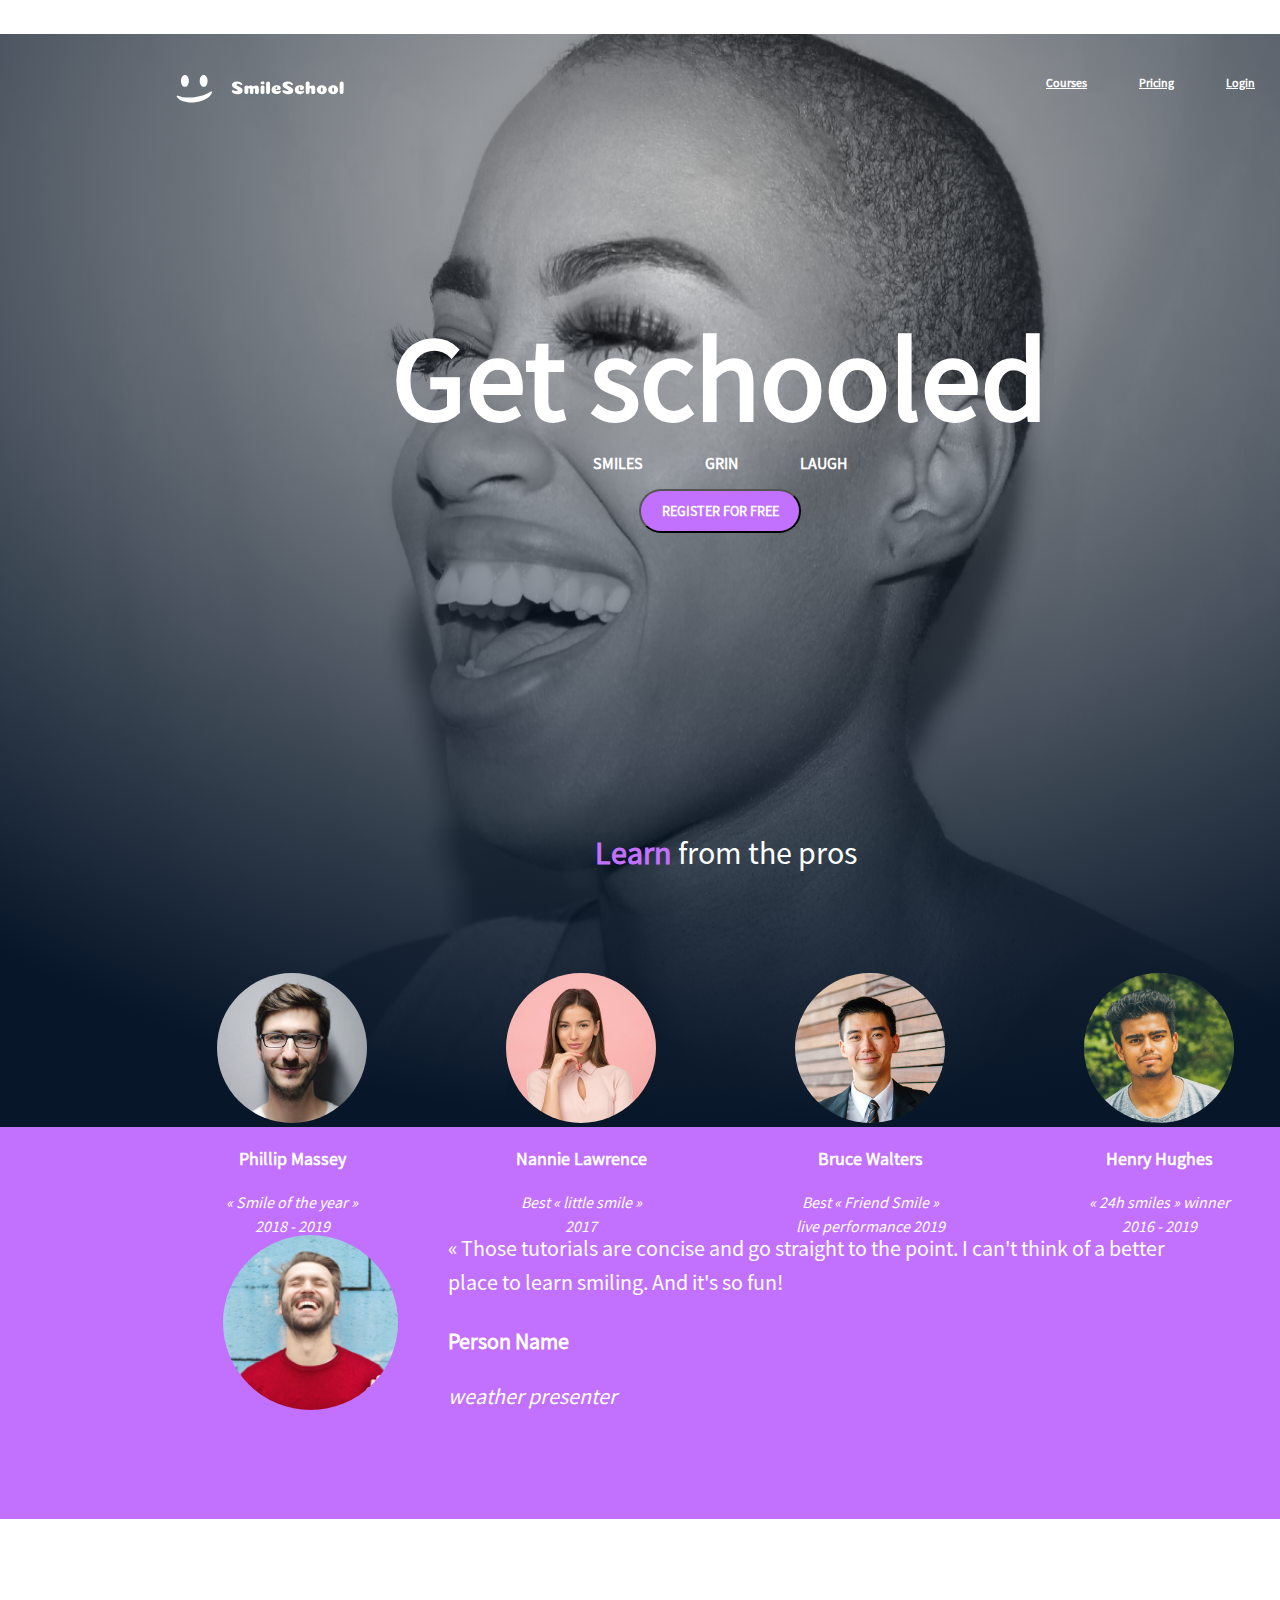
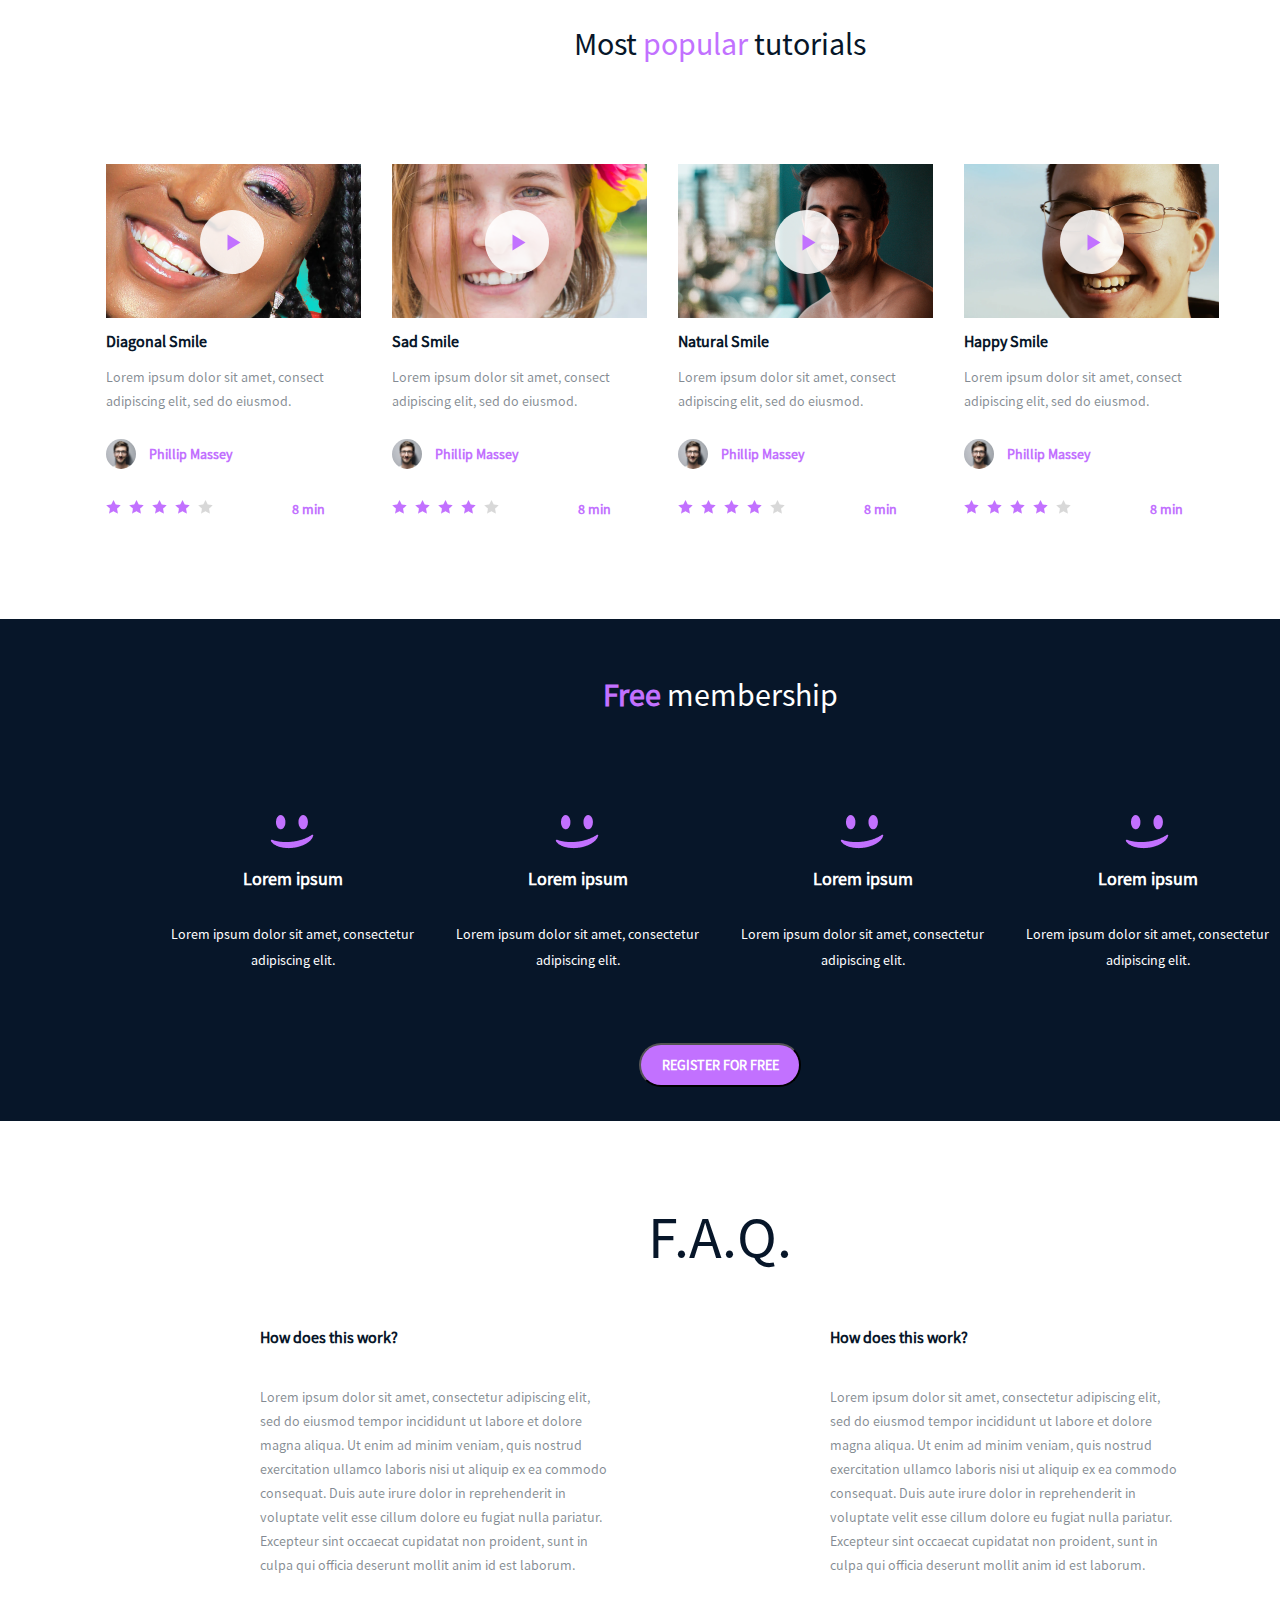
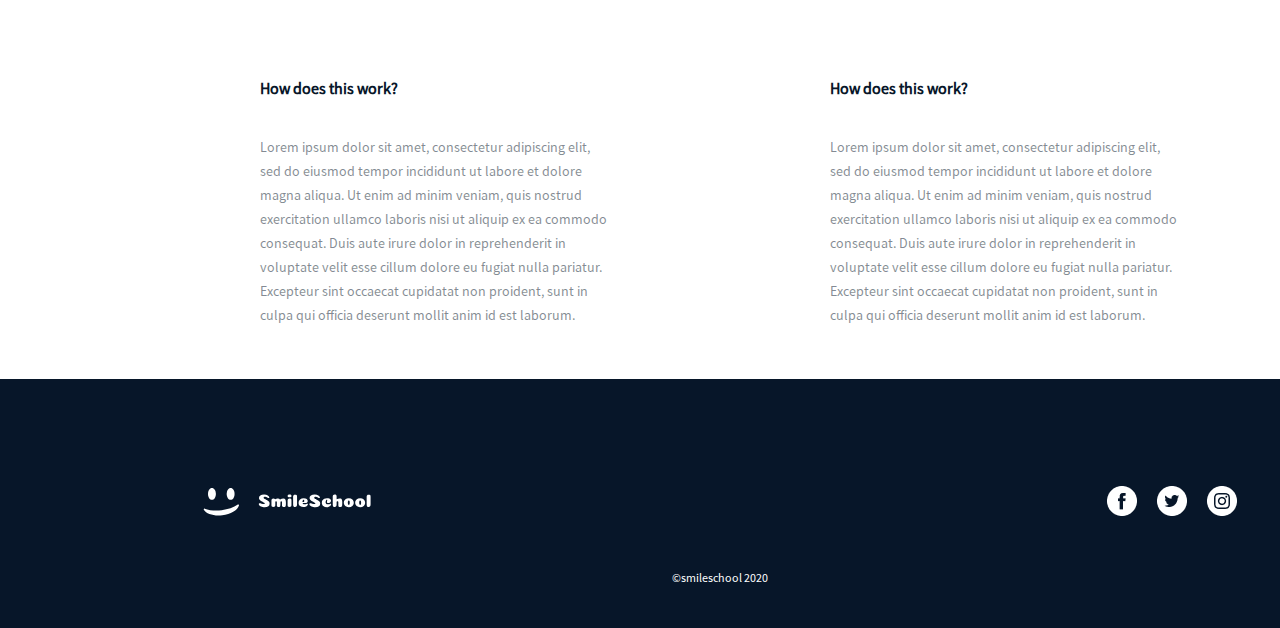
==== index.html @ 900a1632 "Testing dummy index file at root of repo" ====
<!DOCTYPE html>
<html lang="en">
<head>
  <meta charset="UTF-8">
  <meta name="viewport" content="width=device-width, initial-scale=1.0">
  <meta http-equiv="refresh" content="0; url=https://jtownokie.github.io/css_advanced/index.html">
</head>
<body>
</body>
</html>
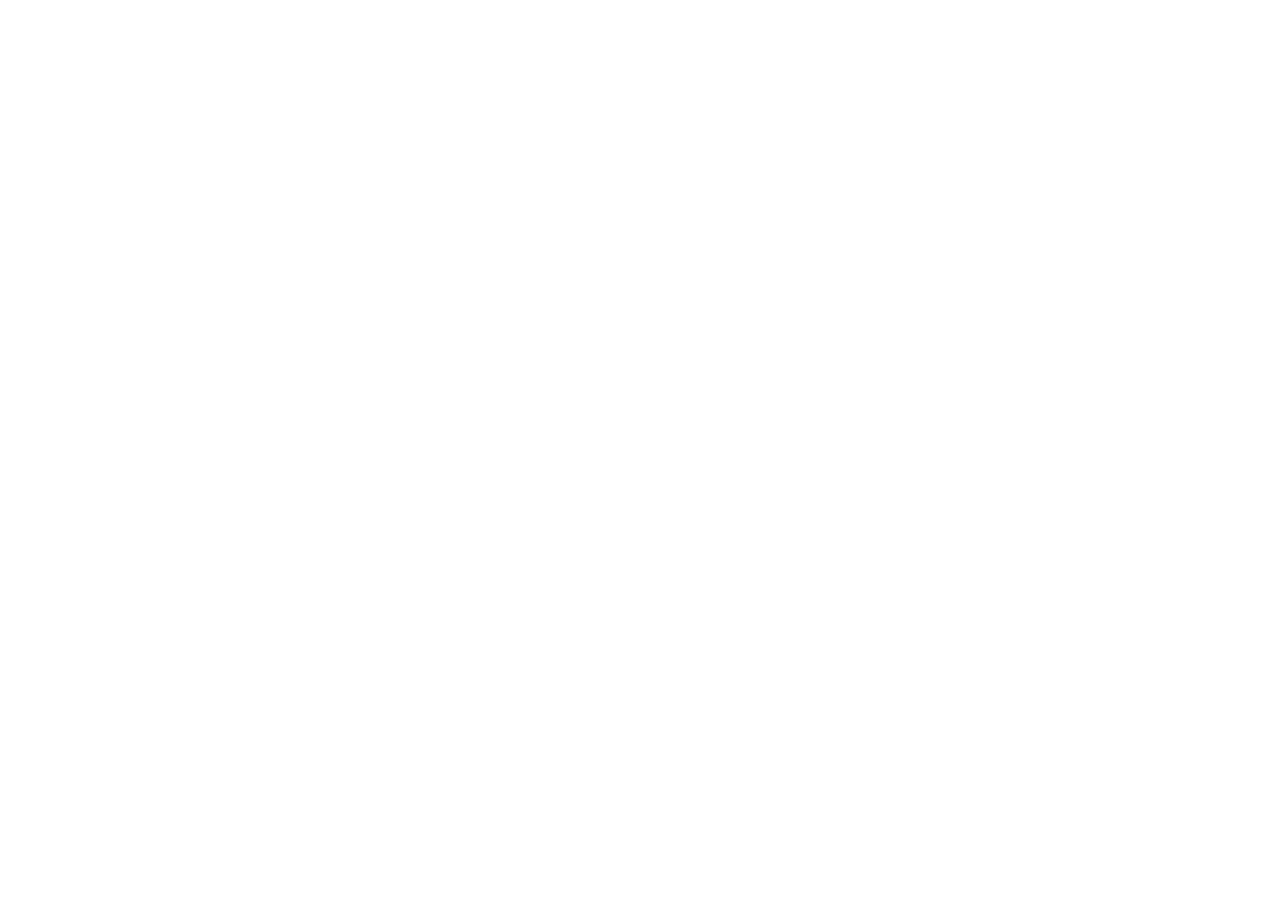
==== commit d60cf430: "Correcting dummy file" ====
--- a/index.html
+++ b/index.html
@@ -3,7 +3,7 @@
 <head>
   <meta charset="UTF-8">
   <meta name="viewport" content="width=device-width, initial-scale=1.0">
-  <meta http-equiv="refresh" content="0; url=https://jtownokie.github.io/css_advanced/index.html">
+  <meta http-equiv="refresh" content="0; url=https://atlas-web-development.github.io/css_advanced/index.html">
 </head>
 <body>
 </body>
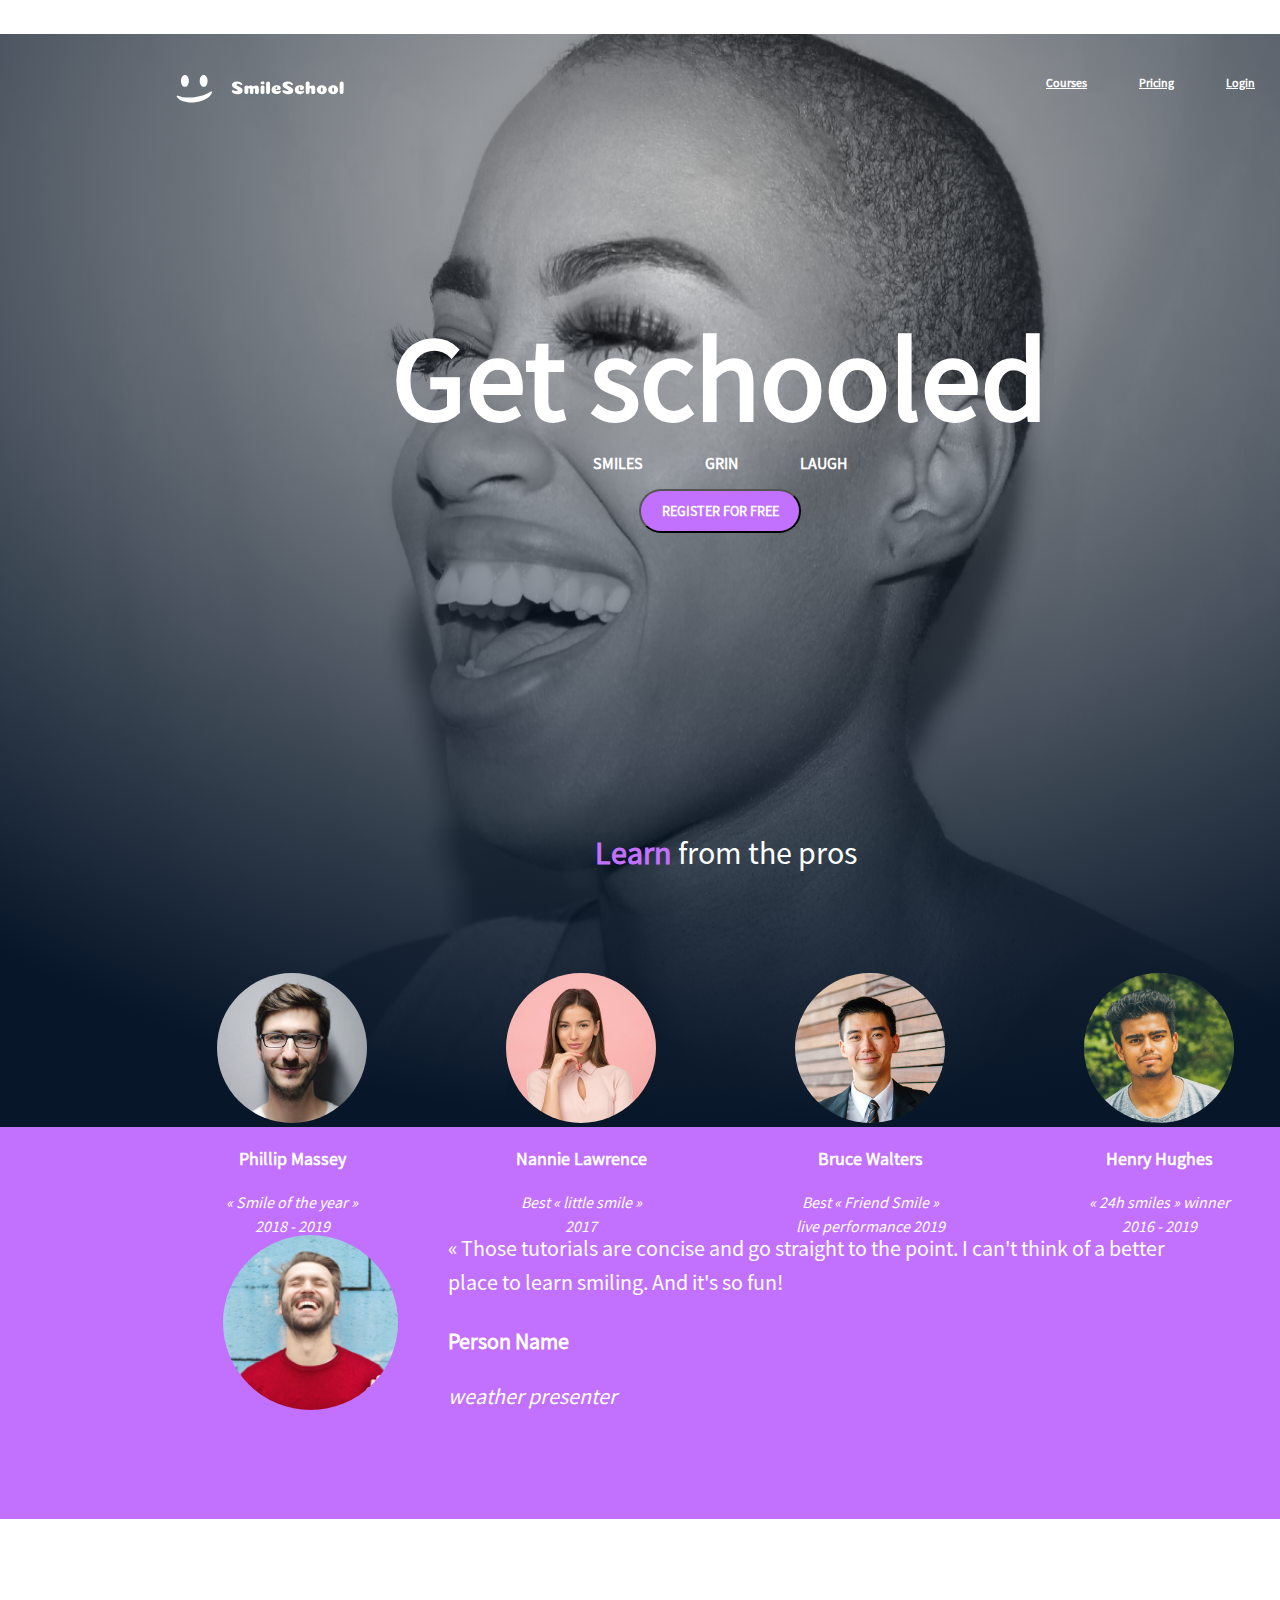
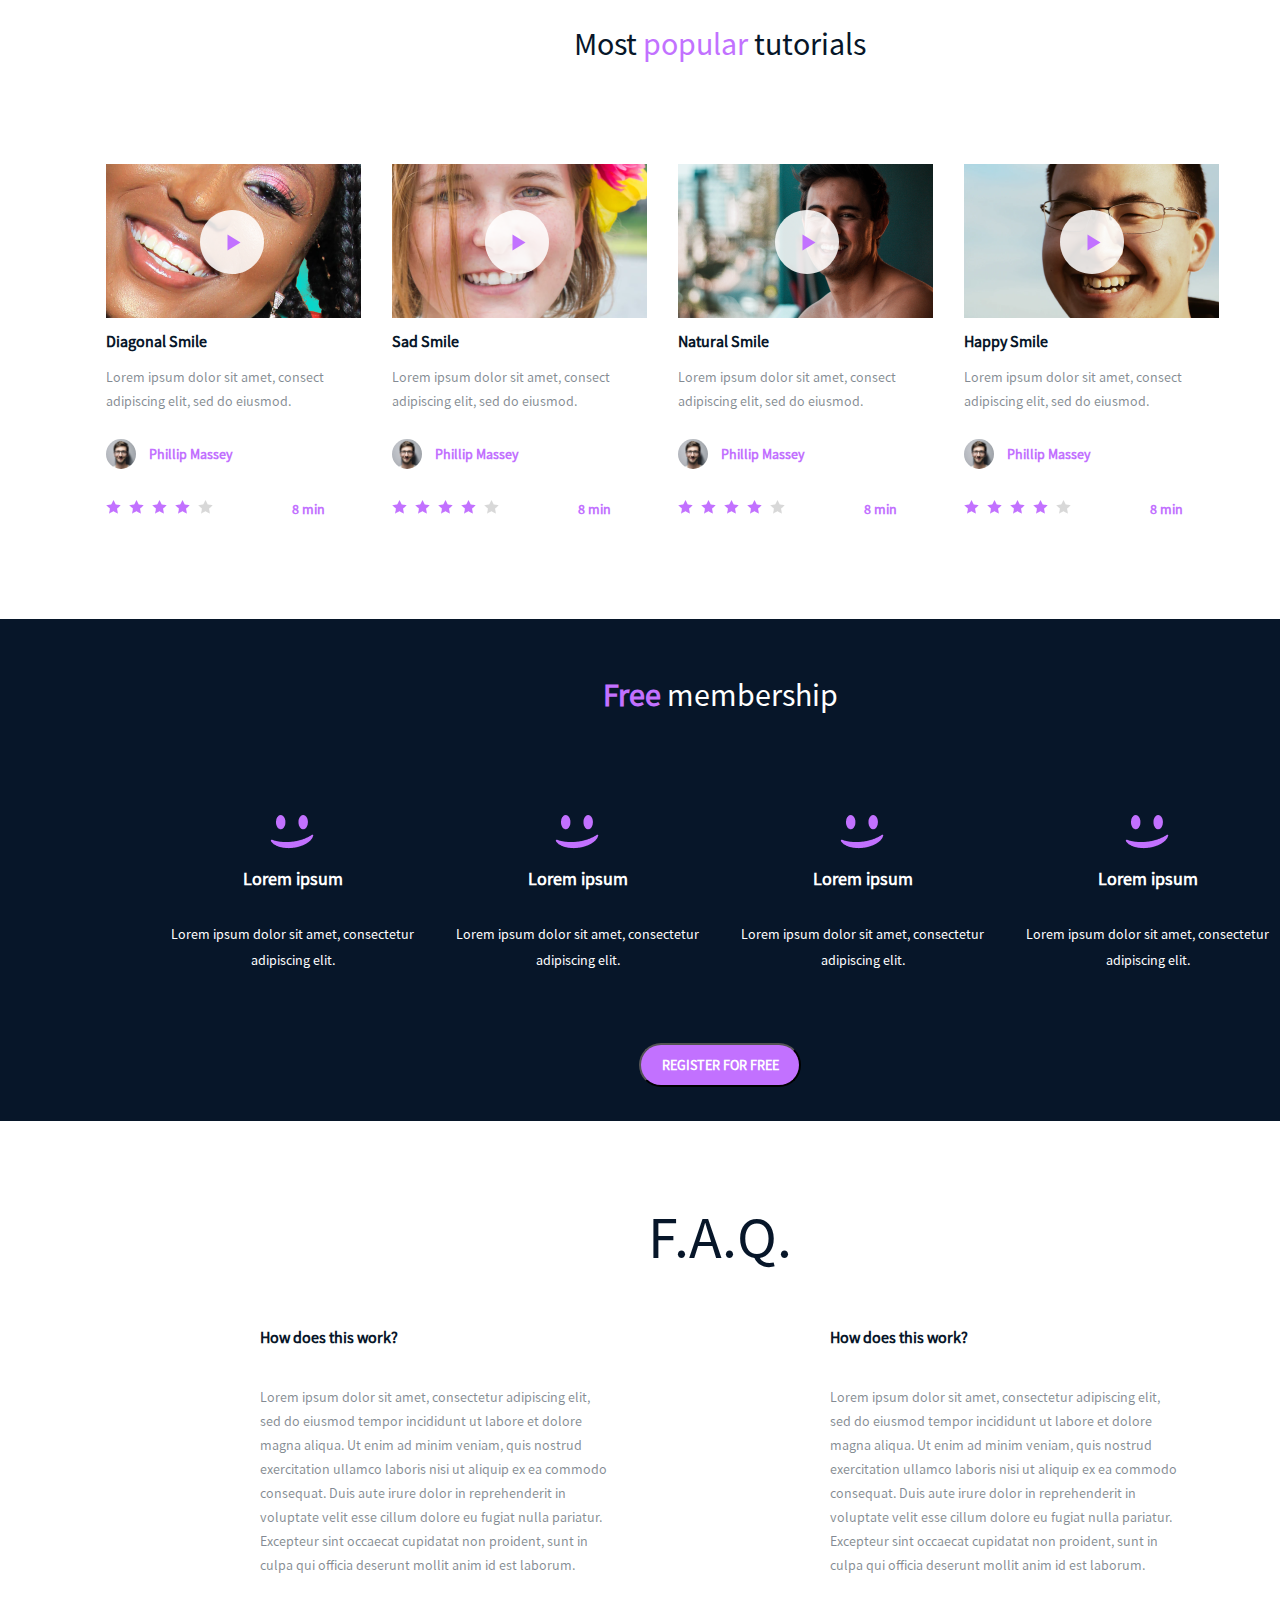
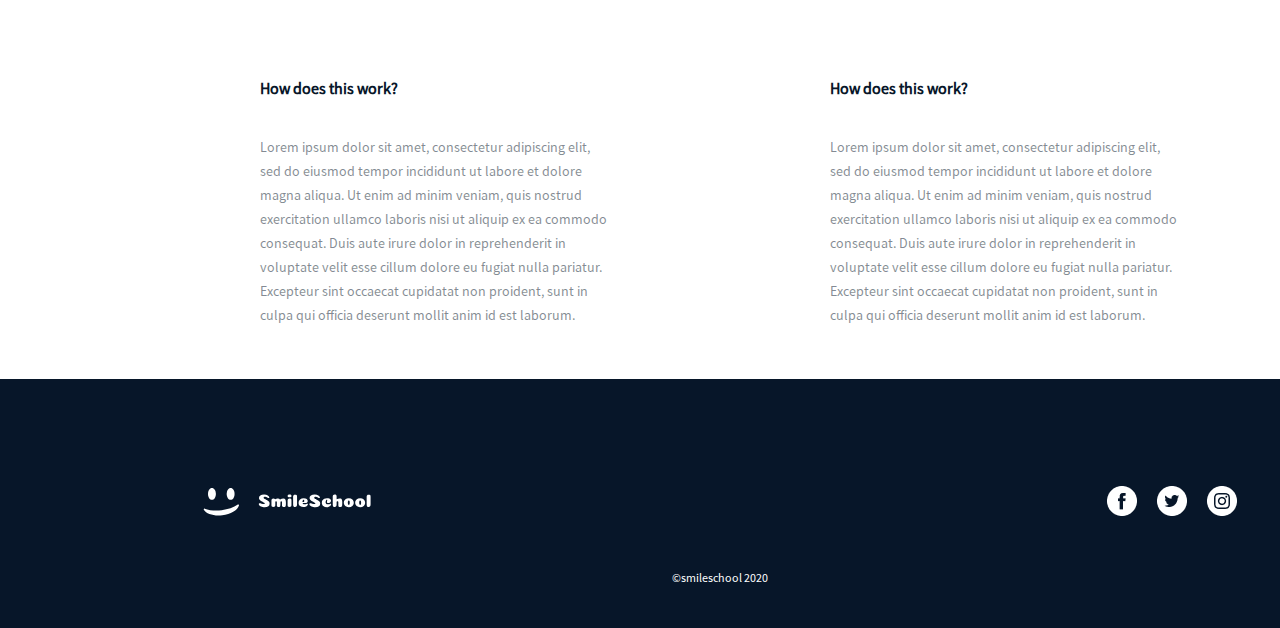
==== commit 6e085cf0: "Moved project to base of repo for GitHub pages deployment" ====
--- a/index.html
+++ b/index.html
@@ -3,8 +3,206 @@
 <head>
   <meta charset="UTF-8">
   <meta name="viewport" content="width=device-width, initial-scale=1.0">
-  <meta http-equiv="refresh" content="0; url=https://atlas-web-development.github.io/css_advanced/index.html">
+  <link rel="stylesheet" href="./styles/styles.css">
+  <title>SmileSchool</title>
 </head>
 <body>
+  <header>
+    <div class="topbar-container">
+      <a class="logo" href=""><img src="./images/logo.svg" alt="SmileSchool Logo Image"></a>
+      <div class="menu">
+        <a href="">Courses</a>
+        <a href="">Pricing</a>
+        <a href="">Login</a>
+      </div>
+    </div>
+  </header>
+  <main>
+    <section class="main-banner-container">
+      <div class="main-title-container">
+        <h1>Get schooled</h1>
+        <p>SMILES GRIN LAUGH</p>
+        <button class="register-button title">REGISTER FOR FREE</button>
+      </div>
+      <div class="pro-container">
+        <h2><strong>Learn</strong> from the pros</h2>
+        <div class="pro-avatar-container">
+          <div class="pro">
+            <img src="./images/pro_1.png" alt="professional 1 image">
+            <h3>Phillip Massey</h3>
+            <p>« Smile of the year » 2018 - 2019</p>
+          </div>
+          <div class="pro">
+            <img src="./images/pro_2.png" alt="professional 2 image">
+            <h3>Nannie Lawrence</h3>
+            <p>Best « little smile » 2017</p>
+          </div>
+          <div class="pro">
+            <img src="./images/pro_3.png" alt="professional 3 image">
+            <h3>Bruce Walters</h3>
+            <p>Best « Friend Smile » live performance 2019</p>
+          </div>
+          <div class="pro">
+            <img src="./images/pro_4.png" alt="professional 4 image">
+            <h3>Henry Hughes</h3>
+            <p>« 24h smiles » winner 2016 - 2019</p>
+          </div>
+        </div>
+      </div>
+    </section>
+    <section class="testimonial-section">
+      <div class="testimonials-container">
+        <img src="./images/testimonial_img.png" alt="testimonial image">
+        <div class="testimonial">
+          <blockquote>« Those tutorials are concise and go straight to the point. I can't think of a better place to learn smiling. And it's so fun!</blockquote>
+          <p id="testimonial-name">Person Name</p>
+          <p>weather presenter</p>
+        </div>
+      </div>
+    </section>
+    <section class="tutorial-section">
+      <h1>Most <strong>popular</strong> tutorials</h1>
+      <div class="part_2_tutorials">
+        <div class="tutorial-container">
+          <img class="video-image" src="./images/tutorial_img_1.png" alt="tutorial 1 video image">
+          <svg class="play-button-1" xmlns="http://www.w3.org/2000/svg" width="64" height="64" viewBox="0 0 64 64" fill="none">
+            <path opacity="0.860352" fill-rule="evenodd" clip-rule="evenodd" d="M32 64C49.6731 64 64 49.6731 64 32C64 14.3269 49.6731 0 32 0C14.3269 0 0 14.3269 0 32C0 49.6731 14.3269 64 32 64Z" fill="white"/>
+            <path fill-rule="evenodd" clip-rule="evenodd" d="M40.5 32.5L27.5 40.5L27.5 24.5L40.5 32.5Z" fill="#C271FF"/>
+          </svg>
+          <h2>Diagonal Smile</h2>
+          <p class="video-desc">Lorem ipsum dolor sit amet, consect adipiscing elit, sed do eiusmod.</p>
+          <div class="avatar">
+            <img src="./images/pro_1.png" alt="tutorial 1 avatar image">
+            <h3>Phillip Massey</h3>
+          </div>
+          <div class="rating-container">
+            <div class="stars-container">
+              <img src="./images/rating.png" alt="rating image">
+            </div>
+            <p>8 min</p>
+          </div>
+        </div>
+        <div class="tutorial-container">
+          <img class="video-image" src="./images/tutorial_img_2.png" alt="tutorial 2 video image">
+          <svg class="play-button-2" xmlns="http://www.w3.org/2000/svg" width="64" height="64" viewBox="0 0 64 64" fill="none">
+            <path opacity="0.860352" fill-rule="evenodd" clip-rule="evenodd" d="M32 64C49.6731 64 64 49.6731 64 32C64 14.3269 49.6731 0 32 0C14.3269 0 0 14.3269 0 32C0 49.6731 14.3269 64 32 64Z" fill="white"/>
+            <path fill-rule="evenodd" clip-rule="evenodd" d="M40.5 32.5L27.5 40.5L27.5 24.5L40.5 32.5Z" fill="#C271FF"/>
+          </svg>
+          <h2>Sad Smile</h2>
+          <p class="video-desc">Lorem ipsum dolor sit amet, consect adipiscing elit, sed do eiusmod.</p>
+          <div class="avatar">
+            <img src="./images/pro_1.png" alt="tutorial 2 avatar image">
+            <h3>Phillip Massey</h3>
+          </div>
+          <div class="rating-container">
+            <div class="stars-container">
+              <img src="./images/rating.png" alt="rating image">
+            </div>
+            <p>8 min</p>
+          </div>
+        </div>
+        <div class="tutorial-container">
+          <img class="video-image" src="./images/tutorial_img_3.png" alt="tutorial 3 video image">
+          <svg class="play-button-3" xmlns="http://www.w3.org/2000/svg" width="64" height="64" viewBox="0 0 64 64" fill="none">
+            <path opacity="0.860352" fill-rule="evenodd" clip-rule="evenodd" d="M32 64C49.6731 64 64 49.6731 64 32C64 14.3269 49.6731 0 32 0C14.3269 0 0 14.3269 0 32C0 49.6731 14.3269 64 32 64Z" fill="white"/>
+            <path fill-rule="evenodd" clip-rule="evenodd" d="M40.5 32.5L27.5 40.5L27.5 24.5L40.5 32.5Z" fill="#C271FF"/>
+          </svg>
+          <h2>Natural Smile</h2>
+          <p class="video-desc">Lorem ipsum dolor sit amet, consect adipiscing elit, sed do eiusmod.</p>
+          <div class="avatar">
+            <img src="./images/pro_1.png" alt="tutorial 3 avatar image">
+            <h3>Phillip Massey</h3>
+          </div>
+          <div class="rating-container">
+            <div class="stars-container">
+              <img src="./images/rating.png" alt="rating image">
+            </div>
+            <p>8 min</p>
+          </div>
+        </div>
+        <div class="tutorial-container">
+          <img class="video-image" src="./images/tutorial_img_4.png" alt="tutorial 4 video image">
+          <svg class="play-button-4" xmlns="http://www.w3.org/2000/svg" width="64" height="64" viewBox="0 0 64 64" fill="none">
+            <path opacity="0.860352" fill-rule="evenodd" clip-rule="evenodd" d="M32 64C49.6731 64 64 49.6731 64 32C64 14.3269 49.6731 0 32 0C14.3269 0 0 14.3269 0 32C0 49.6731 14.3269 64 32 64Z" fill="white"/>
+            <path fill-rule="evenodd" clip-rule="evenodd" d="M40.5 32.5L27.5 40.5L27.5 24.5L40.5 32.5Z" fill="#C271FF"/>
+          </svg>
+          <h2>Happy Smile</h2>
+          <p class="video-desc">Lorem ipsum dolor sit amet, consect adipiscing elit, sed do eiusmod.</p>
+          <div class="avatar">
+            <img src="./images/pro_1.png" alt="tutorial 4 avatar image">
+            <h3>Phillip Massey</h3>
+          </div>
+          <div class="rating-container">
+            <div class="stars-container">
+              <img src="./images/rating.png" alt="rating image">
+            </div>
+            <p>8 min</p>
+          </div>
+        </div>
+      </div>
+    </section>
+    <section class="membership-section">
+      <h1><strong>Free</strong> membership</h1>
+      <div class="part_3_free_membership">
+        <div class="dot">
+          <img src="./images/smile.png" alt="dot image">
+          <h2>Lorem ipsum</h2>
+          <p>Lorem ipsum dolor sit amet, consectetur adipiscing elit.</p>
+        </div>
+        <div class="dot">
+          <img src="./images/smile.png" alt="dot image">
+          <h2>Lorem ipsum</h2>
+          <p>Lorem ipsum dolor sit amet, consectetur adipiscing elit.</p>
+        </div>
+        <div class="dot">
+          <img src="./images/smile.png" alt="dot image">
+          <h2>Lorem ipsum</h2>
+          <p>Lorem ipsum dolor sit amet, consectetur adipiscing elit.</p>
+        </div>
+        <div class="dot">
+          <img src="./images/smile.png" alt="dot image">
+          <h2>Lorem ipsum</h2>
+          <p>Lorem ipsum dolor sit amet, consectetur adipiscing elit.</p>
+        </div>
+      </div>
+      <button class="register-button membership">REGISTER FOR FREE</button>
+    </section>
+    <section class="FAQ-section">
+      <h1>F.A.Q.</h1>
+      <div class="part_4_FAQ">
+        <div class="question-first-row">
+          <div class="question">
+            <h2>How does this work?</h2>
+            <p>Lorem ipsum dolor sit amet, consectetur adipiscing elit, sed do eiusmod tempor incididunt ut labore et dolore magna aliqua. Ut enim ad minim veniam, quis nostrud exercitation ullamco laboris nisi ut aliquip ex ea commodo consequat. Duis aute irure dolor in reprehenderit in voluptate velit esse cillum dolore eu fugiat nulla pariatur. Excepteur sint occaecat cupidatat non proident, sunt in culpa qui officia deserunt mollit anim id est laborum.</p>
+          </div>
+          <div class="question">
+            <h2>How does this work?</h2>
+            <p>Lorem ipsum dolor sit amet, consectetur adipiscing elit, sed do eiusmod tempor incididunt ut labore et dolore magna aliqua. Ut enim ad minim veniam, quis nostrud exercitation ullamco laboris nisi ut aliquip ex ea commodo consequat. Duis aute irure dolor in reprehenderit in voluptate velit esse cillum dolore eu fugiat nulla pariatur. Excepteur sint occaecat cupidatat non proident, sunt in culpa qui officia deserunt mollit anim id est laborum.</p>
+          </div>
+        </div>
+        <div class="question-second-row">
+          <div class="question">
+            <h2>How does this work?</h2>
+            <p>Lorem ipsum dolor sit amet, consectetur adipiscing elit, sed do eiusmod tempor incididunt ut labore et dolore magna aliqua. Ut enim ad minim veniam, quis nostrud exercitation ullamco laboris nisi ut aliquip ex ea commodo consequat. Duis aute irure dolor in reprehenderit in voluptate velit esse cillum dolore eu fugiat nulla pariatur. Excepteur sint occaecat cupidatat non proident, sunt in culpa qui officia deserunt mollit anim id est laborum.</p>
+          </div>
+          <div class="question">
+            <h2>How does this work?</h2>
+            <p>Lorem ipsum dolor sit amet, consectetur adipiscing elit, sed do eiusmod tempor incididunt ut labore et dolore magna aliqua. Ut enim ad minim veniam, quis nostrud exercitation ullamco laboris nisi ut aliquip ex ea commodo consequat. Duis aute irure dolor in reprehenderit in voluptate velit esse cillum dolore eu fugiat nulla pariatur. Excepteur sint occaecat cupidatat non proident, sunt in culpa qui officia deserunt mollit anim id est laborum.</p>
+          </div>
+        </div>
+      </div>
+    </section>
+  </main>
+  <footer>
+    <div class="footer-container">
+      <div class="logo-container">
+        <img src="./images/logo.svg" alt="logo image">
+        <div>
+          <a href=""><img src="./images/social_icons.png" alt="social icons"></a>
+        </div>
+      </div>
+      <p>©smileschool 2020</p>
+    </div>
+  </footer>
 </body>
 </html>
--- a/styles/styles.css
+++ b/styles/styles.css
@@ -0,0 +1,554 @@
+/* This document contains all styling for the CSS Advanced Project */
+
+@font-face {
+  font-family: 'Source Sans Pro';
+  src: url('../styles/SourceSansPro-Regular.otf') format('opentype');
+}
+
+* {
+  font-family: 'Source Sans Pro';
+}
+
+:root {
+  --purple-accent: #C271FF;
+  --dark-navy: #071629;
+}
+
+html {
+  box-sizing: border-box;
+  margin: 0;
+  padding: 0;
+}
+
+body {
+  width: 1440px;
+  height: 3718px;
+  display: flex;
+  flex-direction: column;
+  box-sizing: border-box;
+  margin: 0;
+  padding: 0;
+}
+
+/* HEADER STYLING */
+
+header {
+  width: 1103.408px;
+  height: 29.461;
+  flex-shrink: 0;
+  position: relative;
+  top: 75px;
+  left: 175.67px;
+  right: 165px;
+}
+
+.topbar-container {
+  display: flex;
+  gap: 702.39px;
+}
+
+.topbar-container .menu {
+  display: flex;
+  gap: 52px;
+}
+
+.topbar-container .menu a {
+  color: #FFF;
+  font-size: 12px;
+  font-style: normal;
+  font-weight: 700;
+  line-height: normal;
+}
+
+/* MAIN STYLING */
+
+main {
+  width: 1440px;
+  height: 3718px;
+}
+
+/* First Section Styling */
+
+.register-button {
+  width: 162px;
+  height: 44px;
+  flex-shrink: 0;
+  color: #FFF;
+  text-align: center;
+  font-family: "Source Sans Pro";
+  font-size: 14px;
+  font-style: normal;
+  font-weight: 600;
+  line-height: normal;
+  border-radius: 22px;
+  background: var(--purple-accent);
+}
+
+.main-banner-container {
+  width: 1440px;
+  height: 1093px;
+  display: flex;
+  flex-direction: column;
+  justify-content: center;
+  background: radial-gradient(85.9% 85.9% at 50% 14.1%, rgba(41, 48, 61, 0.00) 0%, #071629 100%),
+              url(../images/smile-school-background.png) lightgray 0px 0px / 100% 100% no-repeat;
+}
+
+.main-banner-container .main-title-container {
+  display: flex;
+  flex-direction: column;
+  align-items: center;
+  margin-top: 0px;
+  margin-bottom: 100px;
+}
+
+.main-banner-container .main-title-container h1 {
+  color: #FFF;
+  text-align: center;
+  font-size: 120px;
+  font-style: normal;
+  font-weight: 700;
+  line-height: normal;
+  margin-bottom: 0;
+  margin-top: 10px;
+}
+
+.main-banner-container .main-title-container p {
+  color: #FFF;
+  text-align: center;
+  font-size: 16px;
+  font-style: normal;
+  font-weight: 700;
+  line-height: normal;
+  word-spacing: 59px;
+  margin-top: 0;
+}
+
+.pro-container {
+  display: flex;
+  flex-direction: column;
+  align-items: center;
+  justify-content: space-evenly;
+  width: 1009px;
+  height: 237px;
+  flex-shrink: 0;
+  margin-left: 221.08px;
+}
+
+.pro-container .pro-avatar-container {
+  display: flex;
+  justify-content: space-evenly;
+  gap: 139px;
+}
+
+.pro-container h2 {
+  color: #FFF;
+  font-size: 32px;
+  font-style: normal;
+  font-weight: 300;
+  line-height: normal;
+  margin-top: 200px;
+  margin-bottom: 100px;
+}
+
+.pro-container h2 strong {
+  color: var(--purple-accent);
+  font-size: 32px;
+  font-style: normal;
+  font-weight: 700;
+  line-height: normal;
+}
+
+.pro-container .pro-avatar-container .pro {
+  width: 150px;
+  height: 237px;
+  flex-shrink: 0;
+}
+
+.pro-container .pro-avatar-container .pro img {
+  width: 150px;
+  height: 150px;
+  border-radius: 100px;
+  flex-shrink: 0;
+}
+
+.pro-container .pro-avatar-container .pro h3 {
+  width: 150px;
+  color: #FFF;
+  text-align: center;
+  font-size: 18px;
+  font-style: normal;
+  font-weight: 900;
+  line-height: 27px;
+}
+
+.pro-container .pro-avatar-container .pro p {
+  width: 150px;
+  color: #FFF;
+  text-align: center;
+  font-size: 16px;
+  font-style: italic;
+  font-weight: 400;
+  line-height: 24px;
+}
+
+/* Second Section Styling */
+
+.testimonial-section {
+  width: 1440px;
+  height: 392px;
+  flex-shrink: 0;
+  background-color: var(--purple-accent);
+  display: flex;
+  flex-direction: column;
+  justify-content: center;
+}
+
+.testimonials-container {
+  display: flex;
+  justify-content: center;
+  gap: 50px;
+}
+
+.testimonial blockquote {
+  width: 730px;
+  color: #FFF;
+  font-size: 22px;
+  font-style: normal;
+  font-weight: 400;
+  line-height: 33.6px;
+  margin-left: 0px;
+}
+
+.testimonial p {
+  color: #FFF;
+  font-family: "Source Sans Pro";
+  font-size: 22px;
+  font-style: italic;
+  font-weight: 400;
+  line-height: 33.6px;
+}
+
+#testimonial-name {
+  color: #FFF;
+  font-size: 22px;
+  font-style: normal;
+  font-weight: 700;
+  line-height: 33.6px;
+  margin-top: 25px;
+}
+
+.testimonial-section .testimonials-container img {
+  width: 175px;
+  height: 175px;
+  border-radius: 50%;
+  flex-shrink: 0;
+  margin-top: 25px;
+}
+
+.tutorial-section {
+  width: 1440px;
+  height: 700px;
+  display: flex;
+  flex-direction: column;
+  justify-content: center;
+  align-items: center;
+}
+
+.tutorial-section h1 {
+  color: var(--dark-navy);
+  text-align: center;
+  font-size: 32px;
+  font-style: normal;
+  font-weight: 300;
+  line-height: normal;
+  margin-bottom: 100px;
+  margin-top: 100px;
+}
+
+.tutorial-section h1 strong{
+  color: var(--purple-accent);
+  font-size: 32px;
+  font-style: normal;
+  font-weight: 624px;
+  line-height: normal;
+}
+
+.part_2_tutorials {
+  width: 1228px;
+  height: 450px;
+  display: flex;
+  flex-direction: row;
+  justify-content: center, space-evenly;
+  gap: 31px;
+}
+
+.tutorial-container {
+  display: flex;
+  flex-direction: column;
+  width: 255px;
+  height: 335px;
+  flex-shrink: 0;
+}
+
+.video-image {
+  width: 255px;
+  height: 154px;
+}
+
+.play-button-1 {
+  width: 64px;
+  height: 64px;
+  flex-shrink: 0;
+  position: absolute;
+  z-index: 1;
+  top: 1810px;
+  left: 200px;
+}
+
+.play-button-2 {
+  width: 64px;
+  height: 64px;
+  flex-shrink: 0;
+  position: absolute;
+  z-index: 1;
+  top: 1810px;
+  left: 485px;
+}
+
+.play-button-3 {
+  width: 64px;
+  height: 64px;
+  flex-shrink: 0;
+  position: absolute;
+  z-index: 1;
+  top: 1810px;
+  left: 775px;
+}
+
+.play-button-4 {
+  width: 64px;
+  height: 64px;
+  flex-shrink: 0;
+  position: absolute;
+  z-index: 1;
+  top: 1810px;
+  left: 1060px;
+}
+
+.tutorial-section h2 {
+  color: var(--dark-navy);
+  font-size: 16px;
+  font-style: normal;
+  font-weight: 700;
+  line-height: normal;
+}
+
+.video-desc {
+  color: rgba(7, 22, 41, 0.50);
+  font-size: 14px;
+  font-style: normal;
+  font-weight: 400;
+  line-height: 24px;
+  margin-top: 0;
+}
+
+.tutorial-section .avatar {
+  display: flex;
+  flex-direction: row;
+  align-items: center;
+  gap: 13px;
+  margin: 0;
+  padding: 0;
+}
+
+.tutorial-section .avatar h3 {
+  color: var(--purple-accent);
+  font-size: 14px;
+  font-style: normal;
+  font-weight: 600;
+  line-height: 27px;
+}
+
+.tutorial-section .avatar img {
+  width: 30px;
+  height: 30px;
+  flex-shrink: 0;
+  border-radius: 50%;
+}
+
+.rating-container {
+  display: flex;
+  flex-direction: row;
+  align-items: center;
+  flex-shrink: 0;
+  gap: 79px;
+  margin-top: 0;
+}
+
+.rating-container p {
+  color: var(--purple-accent);
+  text-align: right;
+  font-size: 14px;
+  font-style: normal;
+  font-weight: 600;
+  line-height: 27px;
+}
+
+.membership-section {
+  width: 1440px;
+  height: 502px;
+  flex-shrink: 0;
+  background-color: var(--dark-navy);
+  display: flex;
+  flex-direction: column;
+  align-items: center;
+  justify-content: center;
+}
+
+.part_3_free_membership {
+  display: flex;
+  flex-direction: row;
+  justify-content: center, space-evenly;
+  margin-top: 50px;
+  gap: 28px;
+}
+
+.membership-section h1 {
+  color: #FFF;
+  font-size: 32px;
+  font-style: normal;
+  font-weight: 300;
+  line-height: normal;
+  margin-bottom: 50px;
+}
+
+.membership-section h1 strong {
+  color: var(--purple-accent);
+  text-align: center;
+  font-size: 32px;
+  font-style: normal;
+  font-weight: 700;
+  line-height: normal;
+}
+
+.dot {
+  width: 257px;
+  height: 153px;
+  flex-shrink: 0;
+  display: flex;
+  flex-direction: column;
+  align-items: center;
+}
+
+.dot h2 {
+  color: #FFF;
+  text-align: center;
+  font-size: 18px;
+  font-style: normal;
+  font-weight: 600;
+  line-height: 26px;
+}
+
+.dot p {
+  color: #FFF;
+  text-align: center;
+  font-size: 14px;
+  font-style: normal;
+  font-weight: 400;
+  line-height: 26px;
+}
+
+.register-button.membership {
+  margin-top: 75px;
+}
+
+.FAQ-section {
+  width: 1440px;
+  height: 858px;
+  display: flex;
+  flex-direction: column;
+  justify-content: center;
+  align-items: center;
+}
+
+.part_4_FAQ {
+  display: flex;
+  flex-direction: column;
+  gap: 74px;
+}
+
+.FAQ-section h1 {
+  color: var(--dark-navy);
+  text-align: center;
+  font-size: 60px;
+  font-style: normal;
+  font-weight: 300;
+  line-height: normal;
+}
+
+.question-first-row, .question-second-row {
+  display: flex;
+  flex-direction: row;
+  gap: 220px;
+}
+
+.question {
+  display: flex;
+  width: 350px;
+  flex-direction: column;
+  justify-content: center;
+  align-items: flex-start;
+  gap: 10px;
+}
+
+.question h2 {
+  color: var(--dark-navy);
+  font-size: 16px;
+  font-style: normal;
+  font-weight: 700;
+  line-height: normal;
+}
+
+.question p {
+  color: rgba(7, 22, 41, 0.50);
+  font-size: 14px;
+  font-style: normal;
+  font-weight: 400;
+  line-height: 24px;
+}
+
+/* FOOTER STYLING */
+
+footer {
+  width: 1440px;
+  height: 249px;
+  flex-shrink: 0;
+  background-color: var(--dark-navy);
+  display: flex;
+  flex-direction: column;
+  justify-content: center;
+}
+
+.footer-container {
+  display: flex;
+  flex-direction: column;
+  justify-content: center;
+  align-items: center;
+}
+
+.logo-container {
+  display: flex;
+  flex-direction: row;
+  gap: 736px;
+  margin-top: 75px;
+}
+
+.footer-container p {
+  color: #FFF;
+  font-size: 12px;
+  font-style: normal;
+  font-weight: 400;
+  line-height: normal;
+  margin-top: 50px;
+}
